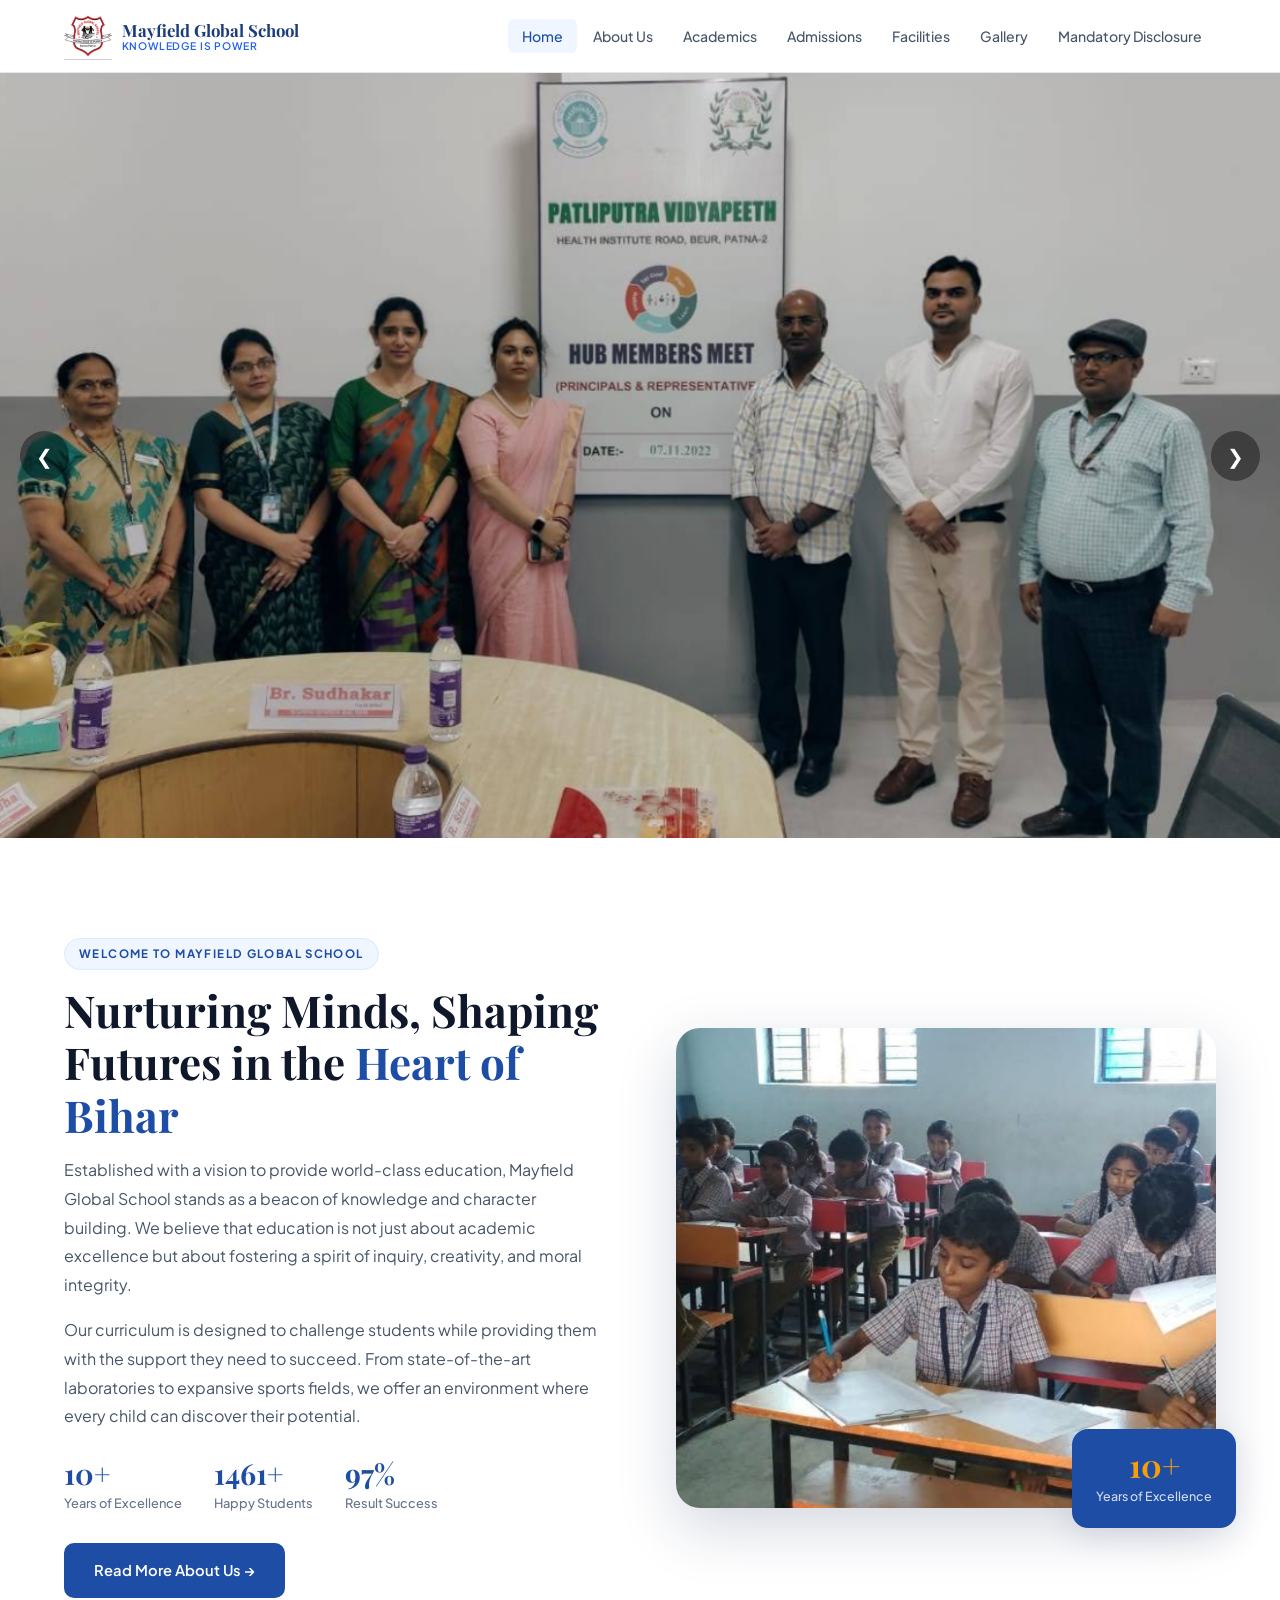
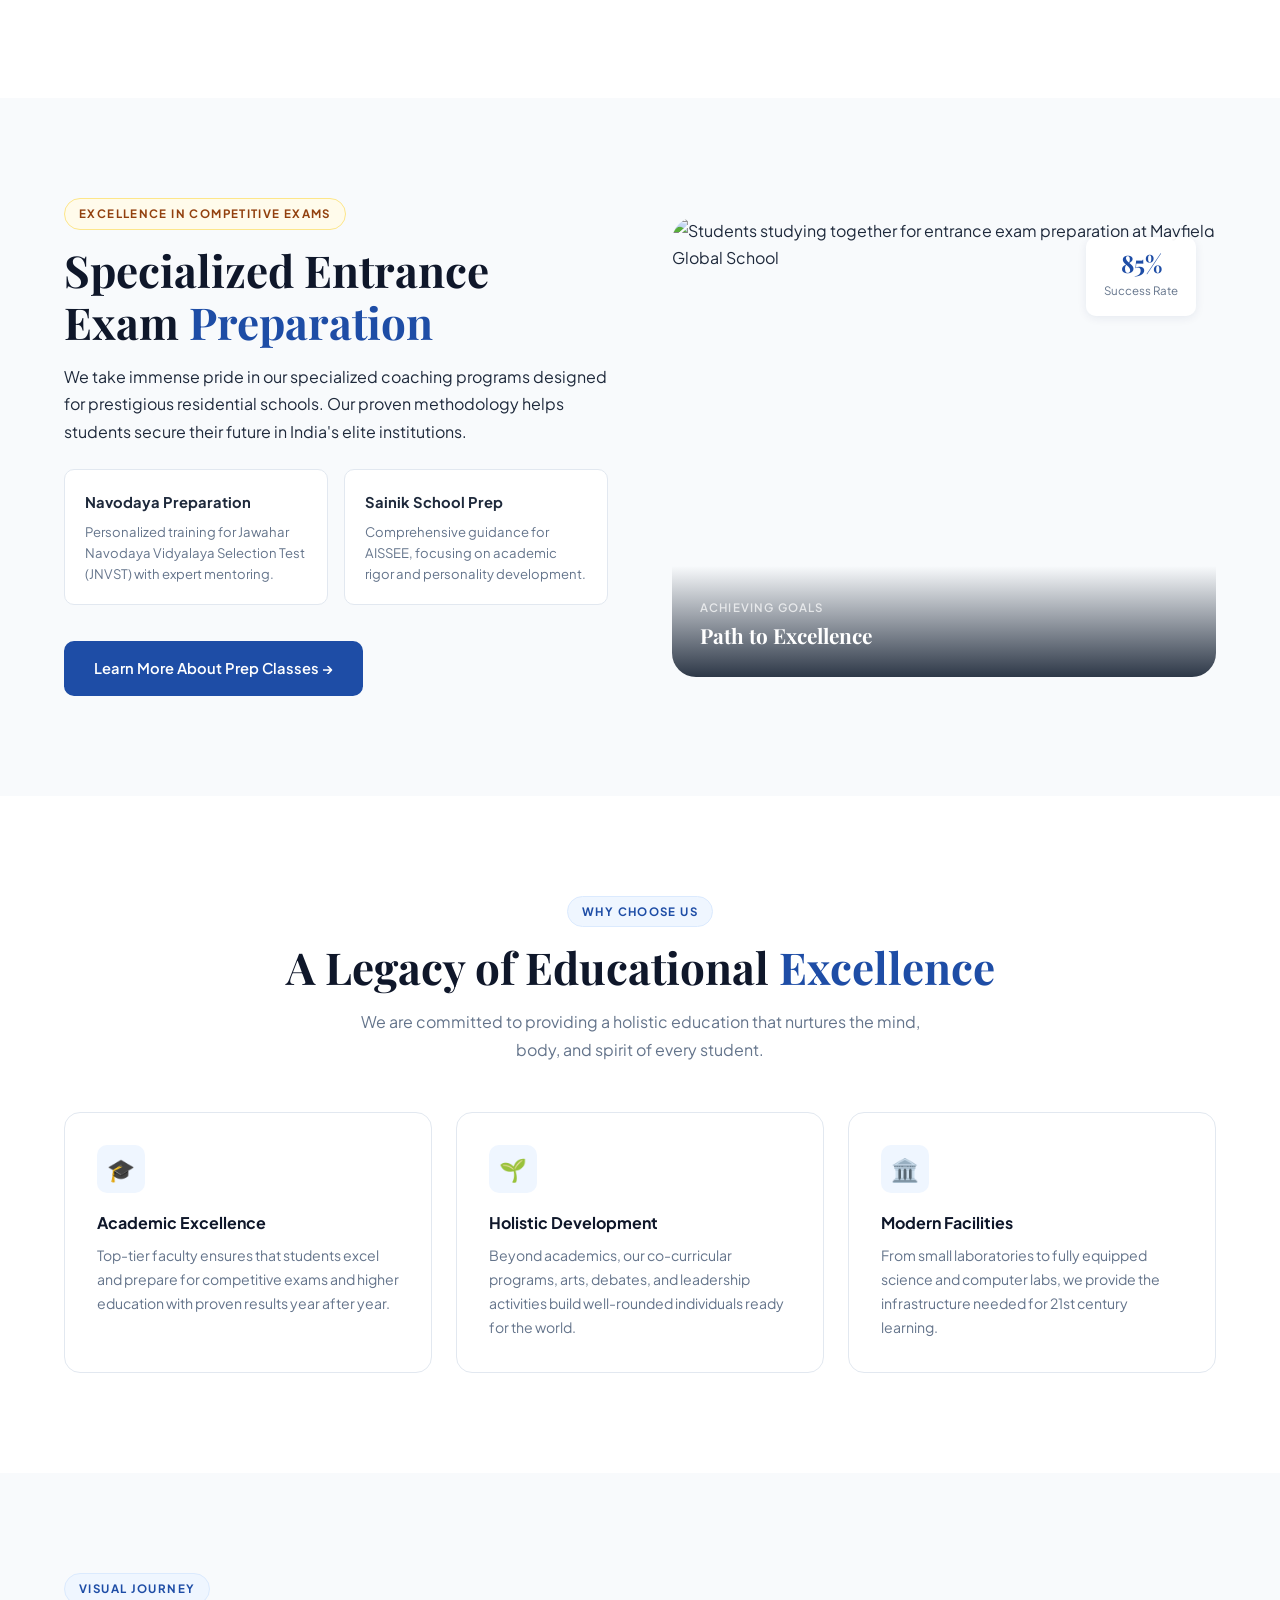
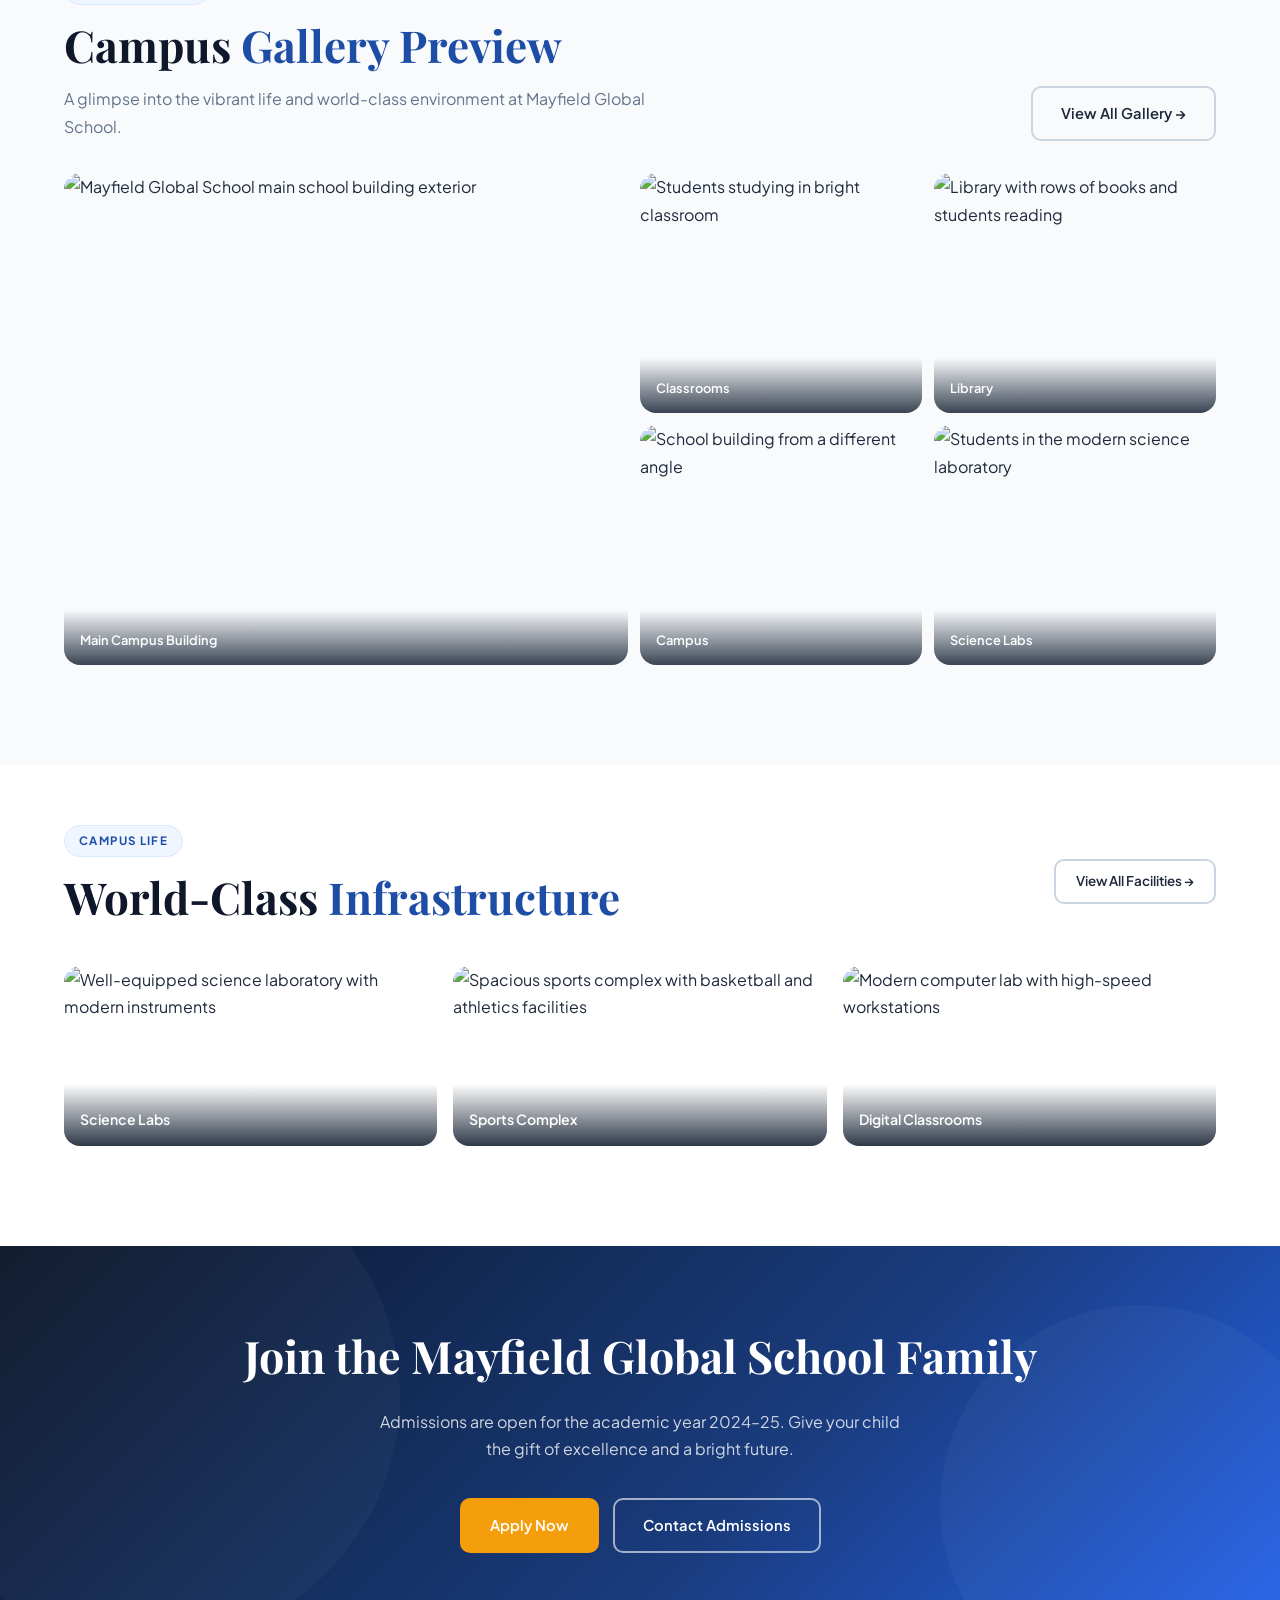
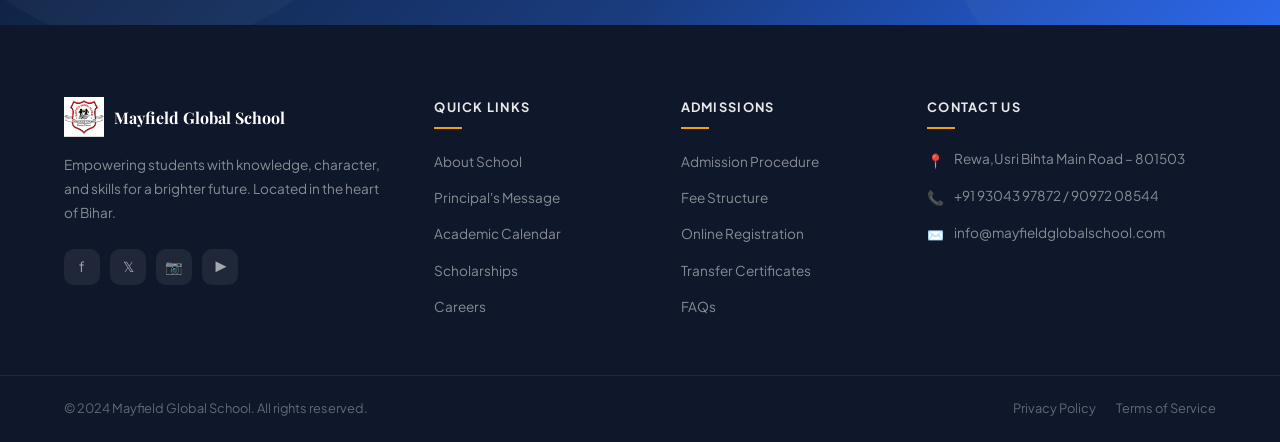
==== index.html @ 4e46cf95 "Add files via upload" ====
<!DOCTYPE html>
<html lang="en">
<head>
  <meta charset="UTF-8">
  <meta name="viewport" content="width=device-width, initial-scale=1.0">
  <meta name="description" content="Mayfield Global School, Bihar – Building Future Leaders with Discipline & Excellence since 2010. CBSE-affiliated school offering holistic education.">
  <meta name="keywords" content="Mayfield Global School, best school Bihar, CBSE school Bihar, Navodaya preparation, Sainik school coaching Bihar">
  <title>Mayfield Global School – Building Future Leaders</title>
  <link rel="stylesheet" href="style.css">
  <!-- EmailJS SDK -->
  <script src="https://cdn.jsdelivr.net/npm/@emailjs/browser@4/dist/email.min.js"></script>
</head>
<body>

<!-- ══════════════════════════════════
     NAVBAR
══════════════════════════════════ -->
<nav class="navbar" role="navigation" aria-label="Main Navigation">
  <div class="container">
    <div class="nav-inner">

      <a href="index.html" class="nav-logo" aria-label="Mayfield Global School – Home">
        <!-- Replace src with your actual school logo path, e.g. src="assets/logo.png" -->
        <img src="logo.png" alt="Mayfield Global School School Logo" width="48" height="48">
        <div class="nav-logo-text">
          <span class="name">Mayfield Global School</span>
          <span class="sub">Knowledge Is Power</span>
        </div>
      </a>

      <ul class="nav-links" role="menubar">
        <li><a href="index.html"      role="menuitem" class="active">Home</a></li>
        <li><a href="about.html"      role="menuitem">About Us</a></li>
        <li><a href="academics.html"  role="menuitem">Academics</a></li>
        <li><a href="admissions.html" role="menuitem">Admissions</a></li>
        <li><a href="facilities.html" role="menuitem">Facilities</a></li>
        <li><a href="gallery.html"    role="menuitem">Gallery</a></li>
        <li><a href="Mandatory_Public_Disclosure.pdf"    role="menuitem">Mandatory Disclosure</a></li>
        
        
      </ul>

      
      <button class="hamburger" aria-label="Toggle navigation menu" aria-expanded="false">
        <span></span><span></span><span></span>
      </button>

    </div>
  </div>
</nav>

<!-- ══════════════════════════════════
     HERO
══════════════════════════════════ -->

<header class="hero dps-hero">
  <div class="dps-slider">

    <div class="dps-slide active">
      <img src="Screenshot 2026-03-01 215322.png" alt="Slide 1">
    </div>

    <div class="dps-slide">
      <img src="Screenshot 2026-03-01 215637.png" alt="Slide 2">
    </div>

    <div class="dps-slide">
      <img src="Screenshot 2026-03-01 215727.png" alt="Slide 3">
    </div>

    <button class="dps-prev">&#10094;</button>
    <button class="dps-next">&#10095;</button>

  </div>
</header>


<!-- ══════════════════════════════════
     ABOUT STRIP
══════════════════════════════════ -->
<section class="about-strip" aria-labelledby="about-strip-heading">
  <div class="container">
    <div class="about-strip-grid">

      

      <div class="about-strip-text fade-up delay-2">
        <span class="section-tag">Welcome to Mayfield Global School</span>
        <h2 class="section-title" id="about-strip-heading">
          Nurturing Minds, Shaping<br>Futures in the <span>Heart of Bihar</span>
        </h2>
        <p class="lead">Established with a vision to provide world-class education, Mayfield Global School stands as a beacon of knowledge and character building. We believe that education is not just about academic excellence but about fostering a spirit of inquiry, creativity, and moral integrity.</p>
        <p class="lead">Our curriculum is designed to challenge students while providing them with the support they need to succeed. From state-of-the-art laboratories to expansive sports fields, we offer an environment where every child can discover their potential.</p>
        <div class="about-mini-stats" aria-label="Key school statistics">
          <div class="about-mini-stat">
            <span class="val" data-target="10" data-suffix="+">10+</span>
            <span class="lbl">Years of Excellence</span>
          </div>
          <div class="about-mini-stat">
            <span class="val" data-target="1500" data-suffix="+">1500+</span>
            <span class="lbl">Happy Students</span>
          </div>
          <div class="about-mini-stat">
            <span class="val" data-target="100" data-suffix="%">100%</span>
            <span class="lbl">Result Success</span>
          </div>
        </div>
        <a href="about.html" class="btn btn-primary">Read More About Us →</a>
      </div>
       <div class="about-strip-img fade-up">
        <img src="Screenshot 2026-03-01 215727.png"
             alt="Students reading in the classroom at Mayfield Global School"
             class="main-img" loading="lazy">
        <div class="about-strip-badge" aria-label="10+ years of excellence">
          <span class="num" data-target="10" data-suffix="+">10+</span>
          <span class="lbl">Years of Excellence</span>
        </div>
      </div>
    </div>
  </div>
</section>

<!-- ══════════════════════════════════
     ENTRANCE EXAM PREPARATION
══════════════════════════════════ -->
<section class="entrance-prep" aria-labelledby="entrance-heading">
  <div class="container">
    <div class="entrance-grid">

      <div class="fade-up">
        <span class="section-tag gold">Excellence in Competitive Exams</span>
        <h2 class="section-title" id="entrance-heading">
          Specialized Entrance<br>Exam <span>Preparation</span>
        </h2>
        <p class="lead" style="margin-bottom:20px;">We take immense pride in our specialized coaching programs designed for prestigious residential schools. Our proven methodology helps students secure their future in India's elite institutions.</p>
        <div class="prep-cards">
          <div class="prep-card">
            <h4>Navodaya Preparation</h4>
            <p>Personalized training for Jawahar Navodaya Vidyalaya Selection Test (JNVST) with expert mentoring.</p>
          </div>
          <div class="prep-card">
            <h4>Sainik School Prep</h4>
            <p>Comprehensive guidance for AISSEE, focusing on academic rigor and personality development.</p>
          </div>
        </div>
        <a href="academics.html" class="btn btn-primary" style="margin-top:12px;">Learn More About Prep Classes →</a>
      </div>

      <div class="entrance-img-wrap fade-up delay-2">
        <img src="s1.jpeg"
             alt="Students studying together for entrance exam preparation at Mayfield Global School" loading="lazy">
        <div class="entrance-img-caption">
          <div class="pre">Achieving Goals</div>
          <div class="title">Path to Excellence</div>
        </div>
        <div class="success-badge" aria-label="85% success rate in entrance exams">
          <span class="pct">85%</span>
          <span class="lbl">Success Rate</span>
        </div>
      </div>

    </div>
  </div>
</section>

<!-- ══════════════════════════════════
     LEGACY / WHY CHOOSE US
══════════════════════════════════ -->
<section class="legacy-section" aria-labelledby="legacy-heading">
  <div class="container">
    <div class="text-center fade-up">
      <span class="section-tag">Why Choose Us</span>
      <h2 class="section-title" id="legacy-heading">A Legacy of Educational <span>Excellence</span></h2>
      <p class="section-desc">We are committed to providing a holistic education that nurtures the mind, body, and spirit of every student.</p>
    </div>
    <div class="legacy-cards">
      <div class="legacy-card fade-up delay-1">
        <div class="legacy-icon" aria-hidden="true">🎓</div>
        <h4>Academic Excellence</h4>
        <p>Top-tier faculty ensures that students excel and prepare for competitive exams and higher education with proven results year after year.</p>
      </div>
      <div class="legacy-card fade-up delay-2">
        <div class="legacy-icon" aria-hidden="true">🌱</div>
        <h4>Holistic Development</h4>
        <p>Beyond academics, our co-curricular programs, arts, debates, and leadership activities build well-rounded individuals ready for the world.</p>
      </div>
      <div class="legacy-card fade-up delay-3">
        <div class="legacy-icon" aria-hidden="true">🏛️</div>
        <h4>Modern Facilities</h4>
        <p>From small laboratories to fully equipped science and computer labs, we provide the infrastructure needed for 21st century learning.</p>
      </div>
    </div>
  </div>
</section>

<!-- ══════════════════════════════════
     CAMPUS GALLERY PREVIEW
══════════════════════════════════ -->
<section class="gallery-preview" aria-labelledby="gallery-preview-heading">
  <div class="container">
    <div class="gallery-preview-header fade-up">
      <div>
        <span class="section-tag">Visual Journey</span>
        <h2 class="section-title" id="gallery-preview-heading">Campus <span>Gallery Preview</span></h2>
        <p class="section-desc">A glimpse into the vibrant life and world-class environment at Mayfield Global School.</p>
      </div>
      <a href="gallery.html" class="btn btn-outline-dark">View All Gallery →</a>
    </div>
    <div class="gallery-mosaic fade-up delay-1">
      <div class="g-item g-main">
        <img src="Screenshot 2026-02-27 181635.png"
             alt="Mayfield Global School main school building exterior" loading="lazy">
        <div class="g-label">Main Campus Building</div>
      </div>
      <div class="g-item">
        <img src="classroom.jpg"
             alt="Students studying in bright classroom" loading="lazy">
        <div class="g-label">Classrooms</div>
      </div>
      <div class="g-item">
        <img src="library.jpg"
             alt="Library with rows of books and students reading" loading="lazy">
        <div class="g-label">Library</div>
      </div>
      <div class="g-item">
        <img src="Screenshot 2026-02-27 181635.png"
             alt="School building from a different angle" loading="lazy">
        <div class="g-label">Campus</div>
      </div>
      <div class="g-item">
        <img src="science_labs.jpg"
             alt="Students in the modern science laboratory" loading="lazy">
        <div class="g-label">Science Labs</div>
      </div>
    </div>
  </div>
</section>

<!-- ══════════════════════════════════
     WORLD-CLASS INFRASTRUCTURE
══════════════════════════════════ -->
<section class="infra-preview" aria-labelledby="infra-heading">
  <div class="container">
    <div class="infra-preview-header fade-up">
      <div>
        <span class="section-tag">Campus Life</span>
        <h2 class="section-title" id="infra-heading">World-Class <span>Infrastructure</span></h2>
      </div>
      <a href="facilities.html" class="btn btn-outline-dark btn-sm">View All Facilities →</a>
    </div>
    <div class="infra-grid fade-up delay-1">
      <div class="infra-card">
        <img src="science_labs.jpg"
             alt="Well-equipped science laboratory with modern instruments" loading="lazy">
        <div class="infra-card-label">Science Labs</div>
      </div>
      <div class="infra-card">
        <img src="https://images.unsplash.com/photo-1546519638-68e109498ffc?w=600&q=80"
             alt="Spacious sports complex with basketball and athletics facilities" loading="lazy">
        <div class="infra-card-label">Sports Complex</div>
      </div>
      <div class="infra-card">
        <img src="digital_classroom.jpg"
             alt="Modern computer lab with high-speed workstations" loading="lazy">
        <div class="infra-card-label">Digital Classrooms</div>
      </div>
    </div>
  </div>
</section>

<!-- ══════════════════════════════════
     CTA BANNER
══════════════════════════════════ -->
<section class="cta-banner" aria-labelledby="cta-heading">
  <div class="container">
    <div class="cta-banner-content fade-up">
      <h2 id="cta-heading">Join the Mayfield Global School Family</h2>
      <p>Admissions are open for the academic year 2024–25. Give your child the gift of excellence and a bright future.</p>
      <div class="cta-banner-btns">
        <a href="admissions.html" class="btn btn-gold">Apply Now</a>
        <a href="contact.html"    class="btn btn-outline">Contact Admissions</a>
      </div>
    </div>
  </div>
</section>

<!-- ══════════════════════════════════
     FOOTER
══════════════════════════════════ -->
<footer class="footer" aria-label="Site Footer">
  <div class="container">
    <div class="footer-grid">

      <div class="footer-brand">
        <div class="footer-brand-logo">
          <!-- Replace src with your actual school logo path -->
          <img src="logo.png" alt="Mayfield Global School Logo" width="40" height="40">
          <span class="fn">Mayfield Global School</span>
        </div>
        <p class="footer-desc">Empowering students with knowledge, character, and skills for a brighter future. Located in the heart of Bihar.</p>
        <div class="social-row" aria-label="Social media links">
          <a href="#" class="social-btn" aria-label="Facebook">f</a>
          <a href="#" class="social-btn" aria-label="Twitter">𝕏</a>
          <a href="#" class="social-btn" aria-label="Instagram">📷</a>
          <a href="https://www.youtube.com/?gl=IN" class="social-btn" aria-label="YouTube">▶</a>
        </div>
      </div>

      <div>
        <h4 class="footer-heading">Quick Links</h4>
        <ul class="footer-links-list">
          <li><a href="about.html">About School</a></li>
          <li><a href="about.html#principal">Principal's Message</a></li>
          <li><a href="academics.html">Academic Calendar</a></li>
          <li><a href="admissions.html">Scholarships</a></li>
          <li><a href="contact.html">Careers</a></li>
        </ul>
      </div>

      <div>
        <h4 class="footer-heading">Admissions</h4>
        <ul class="footer-links-list">
          <li><a href="admissions.html">Admission Procedure</a></li>
          <li><a href="admissions.html#fees">Fee Structure</a></li>
          <li><a href="admissions.html">Online Registration</a></li>
          <li><a href="admissions.html">Transfer Certificates</a></li>
          <li><a href="admissions.html">FAQs</a></li>
        </ul>
      </div>

      <div>
        <h4 class="footer-heading">Contact Us</h4>
        <div class="footer-contact-item">
          <span>📍</span>
          <span>Rewa,Usri Bihta Main Road – 801503</span>
        </div>
        <div class="footer-contact-item">
          <span>📞</span>
          <a href="tel:9304397872, 9097208544" style="color:inherit;">+91 93043 97872 / 90972 08544</a>
        </div>
        <div class="footer-contact-item">
          <span>✉️</span>
          <a href="mailto:info@mayfieldglobalschool.com" style="color:inherit;">info@mayfieldglobalschool.com</a>
        </div>
      </div>

    </div>
  </div>
  <div class="footer-bottom">
    <div class="container">
      <div class="footer-bottom-inner">
        <p>© 2024 Mayfield Global School. All rights reserved.</p>
        <div class="footer-bottom-links">
          <a href="#">Privacy Policy</a>
          <a href="#">Terms of Service</a>
        </div>
      </div>
    </div>
  </div>
</footer>

<div id="globalToast" class="toast" role="alert" aria-live="polite"></div>
<script src="script.js"></script>
</body>
</html>
---- style.css ----
/* =====================================================
   MAYFIELD GLOBAL SCHOOL — MASTER STYLESHEET
   ===================================================== */

@import url('https://fonts.googleapis.com/css2?family=Playfair+Display:ital,wght@0,400;0,600;0,700;0,800;1,400&family=Plus+Jakarta+Sans:wght@300;400;500;600;700;800&display=swap');

/* ─── CSS VARIABLES ─── */
:root {
  --blue-950: #0a1628;
  --blue-900: #0f2554;
  --blue-800: #1a3c7e;
  --blue-700: #1e4da6;
  --blue-600: #2563eb;
  --blue-500: #3b82f6;
  --blue-100: #dbeafe;
  --blue-50:  #eff6ff;
  --gold:     #f59e0b;
  --gold-light: #fcd34d;
  --white:    #ffffff;
  --gray-50:  #f8fafc;
  --gray-100: #f1f5f9;
  --gray-200: #e2e8f0;
  --gray-300: #cbd5e1;
  --gray-400: #94a3b8;
  --gray-500: #64748b;
  --gray-600: #475569;
  --gray-700: #334155;
  --gray-800: #1e293b;
  --gray-900: #0f172a;
  --green:    #10b981;
  --red:      #ef4444;

  --font-display: 'Playfair Display', serif;
  --font-body:    'Plus Jakarta Sans', sans-serif;

  --radius-sm:  6px;
  --radius:     10px;
  --radius-lg:  16px;
  --radius-xl:  24px;
  --radius-full: 9999px;

  --shadow-xs:  0 1px 3px rgba(0,0,0,.06);
  --shadow-sm:  0 2px 10px rgba(15,37,84,.08);
  --shadow-md:  0 8px 32px rgba(15,37,84,.12);
  --shadow-lg:  0 20px 60px rgba(15,37,84,.18);
  --shadow-xl:  0 32px 80px rgba(15,37,84,.24);

  --transition: .3s cubic-bezier(.4,0,.2,1);
  --section-py: 100px;
}

/* ─── RESET ─── */
*, *::before, *::after { margin:0; padding:0; box-sizing:border-box; }
html { scroll-behavior:smooth; font-size:16px; }
body { font-family:var(--font-body); color:var(--gray-800); background:var(--white); line-height:1.7; overflow-x:hidden; }
img  { max-width:100%; height:auto; display:block; }
a    { text-decoration:none; color:inherit; transition:var(--transition); }
ul   { list-style:none; }
button { cursor:pointer; border:none; background:none; font-family:inherit; }

/* ─── LAYOUT ─── */
.container { width:100%; max-width:1200px; margin:0 auto; padding:0 24px; }

/* ─── TYPOGRAPHY ─── */
.section-tag {
  display:inline-flex; align-items:center; gap:6px;
  font-size:.72rem; font-weight:700; letter-spacing:.12em; text-transform:uppercase;
  color:var(--blue-700); background:var(--blue-50); border:1px solid var(--blue-100);
  padding:5px 14px; border-radius:var(--radius-full); margin-bottom:14px;
}
.section-tag.gold { color:#92400e; background:#fffbeb; border-color:#fde68a; }
.section-tag.white { color:rgba(255,255,255,.9); background:rgba(255,255,255,.1); border-color:rgba(255,255,255,.2); }

.section-title {
  font-family:var(--font-display);
  font-size:clamp(1.75rem,4vw,2.75rem);
  font-weight:700; line-height:1.2; color:var(--gray-900); margin-bottom:14px;
}
.section-title span, .section-title .accent { color:var(--blue-700); }
.section-title .gold { color:var(--gold); }

.section-desc {
  font-size:1rem; color:var(--gray-500); max-width:600px; line-height:1.75;
}
.text-center { text-align:center; }
.text-center .section-desc { margin:0 auto; }

/* ─── BUTTONS ─── */
.btn {
  display:inline-flex; align-items:center; justify-content:center; gap:8px;
  padding:13px 28px; border-radius:var(--radius); font-size:.92rem; font-weight:600;
  transition:var(--transition); border:2px solid transparent; white-space:nowrap;
}
.btn-primary   { background:var(--blue-700); color:var(--white); border-color:var(--blue-700); }
.btn-primary:hover { background:var(--blue-900); border-color:var(--blue-900); transform:translateY(-2px); box-shadow:var(--shadow-md); color:var(--white); }
.btn-gold      { background:var(--gold); color:var(--white); border-color:var(--gold); }
.btn-gold:hover { background:#d97706; border-color:#d97706; transform:translateY(-2px); box-shadow:0 8px 24px rgba(245,158,11,.35); color:var(--white); }
.btn-outline   { background:transparent; color:var(--white); border-color:rgba(255,255,255,.6); }
.btn-outline:hover { background:rgba(255,255,255,.15); border-color:var(--white); color:var(--white); }
.btn-outline-dark { background:transparent; color:var(--gray-800); border-color:var(--gray-300); }
.btn-outline-dark:hover { background:var(--gray-100); border-color:var(--gray-400); color:var(--gray-800); }
.btn-outline-blue { background:transparent; color:var(--blue-700); border-color:var(--blue-700); }
.btn-outline-blue:hover { background:var(--blue-700); color:var(--white); }
.btn svg { width:16px; height:16px; }
.btn-sm { padding:9px 20px; font-size:.84rem; }
.btn-lg { padding:16px 36px; font-size:1rem; }

/* ─── NAVBAR ─── */
.navbar {
  position:sticky; top:0; z-index:1000;
  background:rgba(255,255,255,.97); backdrop-filter:blur(12px);
  border-bottom:1px solid var(--gray-200);
  transition:var(--transition);
}
.navbar.scrolled { box-shadow:var(--shadow-md); }
.nav-inner {
  display:flex; align-items:center; justify-content:space-between;
  height:72px;
}
.nav-logo { display:flex; align-items:center; gap:10px; }
.nav-logo img { height:48px; width:auto; }
.nav-logo-text { display:flex; flex-direction:column; line-height:1.2; }
.nav-logo-text .name { font-family:var(--font-display); font-size:1.05rem; font-weight:700; color:var(--blue-800); }
.nav-logo-text .sub  { font-size:.65rem; font-weight:600; color:var(--blue-600); letter-spacing:.08em; text-transform:uppercase; }

.nav-links { display:flex; align-items:center; gap:2px; }
.nav-links a {
  padding:8px 14px; border-radius:var(--radius-sm);
  font-size:.88rem; font-weight:500; color:var(--gray-600);
  transition:var(--transition);
}
.nav-links a:hover, .nav-links a.active { color:var(--blue-700); background:var(--blue-50); }

.nav-search {
  display:flex; align-items:center; gap:8px;
  background:var(--gray-100); border:1px solid var(--gray-200);
  border-radius:var(--radius-full); padding:7px 14px;
}
.nav-search input {
  border:none; background:none; font-family:var(--font-body);
  font-size:.84rem; color:var(--gray-700); outline:none; width:140px;
}
.nav-search input::placeholder { color:var(--gray-400); }
.nav-search-icon { color:var(--gray-400); font-size:.9rem; }

.hamburger {
  display:none; flex-direction:column; gap:5px;
  padding:8px; border-radius:var(--radius); 
}
.hamburger span { display:block; width:22px; height:2px; background:var(--gray-700); border-radius:2px; transition:var(--transition); }
.hamburger.open span:nth-child(1) { transform:translateY(7px) rotate(45deg); }
.hamburger.open span:nth-child(2) { opacity:0; }
.hamburger.open span:nth-child(3) { transform:translateY(-7px) rotate(-45deg); }

/* ─── PAGE HERO (inner pages) ─── */
.page-hero {
  position:relative; overflow:hidden;
  background:linear-gradient(135deg, var(--blue-950) 0%, var(--blue-800) 60%, var(--blue-700) 100%);
}
.page-hero-img {
  position:absolute; inset:0; z-index:0;
}
.page-hero-img img { width:100%; height:100%; object-fit:cover; opacity:.18; }
.page-hero-overlay {
  position:absolute; inset:0; z-index:1;
  background:linear-gradient(135deg, rgba(10,22,40,.92) 0%, rgba(26,60,126,.75) 100%);
}
.page-hero-content {
  position:relative; z-index:2; padding:80px 0;
  color:var(--white);
}
.page-hero-content h1 {
  font-family:var(--font-display);
  font-size:clamp(2rem,5vw,3.5rem);
  font-weight:800; line-height:1.15; margin-bottom:16px;
}
.page-hero-content h1 .gold { color:var(--gold); }
.page-hero-content p { font-size:1.05rem; color:rgba(255,255,255,.8); max-width:600px; margin-bottom:24px; }
.breadcrumb {
  display:flex; align-items:center; gap:8px;
  font-size:.82rem; color:rgba(255,255,255,.65);
}
.breadcrumb a { color:var(--gold); }
.breadcrumb a:hover { text-decoration:underline; }
.breadcrumb span { color:rgba(255,255,255,.4); }

/* ─── HERO (homepage) ─── */
.hero {
  position:relative; min-height:90vh; display:flex; align-items:center;
  overflow:hidden;
}
.hero-bg-img { position:absolute; inset:0; z-index:0; }
.hero-bg-img img { width:100%; height:100%; object-fit:cover; }
.hero-overlay {
  position:absolute; inset:0; z-index:1;
  background:linear-gradient(135deg, rgba(10,22,40,.92) 0%, rgba(15,37,84,.82) 50%, rgba(26,60,126,.65) 100%);
}
.hero-content { position:relative; z-index:2; color:var(--white); max-width:700px; }
.hero-eyebrow {
  display:inline-flex; align-items:center; gap:8px;
  font-size:.78rem; font-weight:700; letter-spacing:.15em; text-transform:uppercase;
  color:var(--gold); margin-bottom:20px;
}
.hero-eyebrow::before { content:''; width:24px; height:2px; background:var(--gold); }
.hero h1 {
  font-family:var(--font-display);
  font-size:clamp(2.4rem,5.5vw,4rem); font-weight:800; line-height:1.12;
  margin-bottom:20px;
}
.hero h1 .accent { color:var(--gold); font-style:italic; }
.hero p { font-size:1.05rem; color:rgba(255,255,255,.82); max-width:540px; margin-bottom:36px; line-height:1.8; }
.hero-actions { display:flex; gap:14px; flex-wrap:wrap; }
.hero-scroll {
  position:absolute; bottom:36px; left:50%; transform:translateX(-50%); z-index:2;
  display:flex; flex-direction:column; align-items:center; gap:8px;
  color:rgba(255,255,255,.5); font-size:.72rem; letter-spacing:.1em; text-transform:uppercase;
}
.hero-scroll-line { width:1px; height:40px; background:rgba(255,255,255,.3); animation:scrollPulse 2s ease infinite; }
@keyframes scrollPulse { 0%,100%{opacity:.3;transform:scaleY(1)} 50%{opacity:1;transform:scaleY(1.4)} }

/* ─── ABOUT STRIP (homepage) ─── */
.about-strip { padding:var(--section-py) 0; }
.about-strip-grid { display:grid; grid-template-columns:1fr 1fr; gap:72px; align-items:center; }
.about-strip-img { position:relative; }
.about-strip-img .main-img { width:100%; height:480px; object-fit:cover; border-radius:var(--radius-xl); box-shadow:var(--shadow-lg); }
.about-strip-badge {
  position:absolute; bottom:-20px; right:-20px;
  background:var(--blue-700); color:var(--white);
  border-radius:var(--radius-lg); padding:20px 24px; text-align:center;
  box-shadow:var(--shadow-md);
}
.about-strip-badge .num { font-family:var(--font-display); font-size:2rem; font-weight:700; color:var(--gold); display:block; line-height:1; }
.about-strip-badge .lbl { font-size:.78rem; color:rgba(255,255,255,.8); font-weight:500; }
.about-strip-text .lead { font-size:1rem; color:var(--gray-600); line-height:1.8; margin-bottom:16px; }
.about-mini-stats { display:flex; gap:32px; margin:28px 0; }
.about-mini-stat .val { font-family:var(--font-display); font-size:1.8rem; font-weight:700; color:var(--blue-700); display:block; line-height:1; }
.about-mini-stat .lbl { font-size:.8rem; color:var(--gray-500); font-weight:500; }

/* ─── ENTRANCE PREP (homepage) ─── */
.entrance-prep { padding:var(--section-py) 0; background:var(--gray-50); }
.entrance-grid { display:grid; grid-template-columns:1fr 1fr; gap:64px; align-items:center; }
.entrance-img-wrap { position:relative; border-radius:var(--radius-xl); overflow:hidden; }
.entrance-img-wrap img { width:100%; height:460px; object-fit:cover; }
.entrance-img-caption {
  position:absolute; bottom:0; left:0; right:0;
  background:linear-gradient(transparent, rgba(10,22,40,.85));
  padding:32px 28px 24px;
  color:var(--white);
}
.entrance-img-caption .pre { font-size:.72rem; font-weight:600; letter-spacing:.1em; text-transform:uppercase; color:rgba(255,255,255,.7); }
.entrance-img-caption .title { font-family:var(--font-display); font-size:1.3rem; font-weight:700; }
.success-badge {
  position:absolute; top:20px; right:20px;
  background:rgba(255,255,255,.95); border-radius:var(--radius);
  padding:14px 18px; text-align:center; box-shadow:var(--shadow-sm);
}
.success-badge .pct { font-family:var(--font-display); font-size:1.5rem; font-weight:700; color:var(--blue-700); display:block; line-height:1; }
.success-badge .lbl { font-size:.72rem; color:var(--gray-500); }
.prep-cards { display:grid; grid-template-columns:1fr 1fr; gap:16px; margin:24px 0; }
.prep-card {
  padding:20px; border-radius:var(--radius); border:1px solid var(--gray-200);
  background:var(--white); transition:var(--transition);
}
.prep-card:hover { border-color:var(--blue-200, #bfdbfe); box-shadow:var(--shadow-sm); transform:translateY(-2px); }
.prep-card h4 { font-size:.92rem; font-weight:700; color:var(--gray-800); margin-bottom:6px; }
.prep-card p { font-size:.82rem; color:var(--gray-500); line-height:1.6; }
.check-list { display:flex; flex-direction:column; gap:10px; margin:20px 0; }
.check-list li {
  display:flex; align-items:center; gap:10px;
  font-size:.9rem; color:var(--gray-700);
}
.check-list li::before { content:'✓'; width:20px; height:20px; background:var(--blue-600); color:var(--white); border-radius:50%; display:flex; align-items:center; justify-content:center; font-size:.7rem; font-weight:700; flex-shrink:0; }

/* ─── LEGACY / WHY CHOOSE US ─── */
.legacy-section { padding:var(--section-py) 0; }
.legacy-cards { display:grid; grid-template-columns:repeat(3,1fr); gap:24px; margin-top:48px; }
.legacy-card {
  padding:32px; border-radius:var(--radius-lg); background:var(--white);
  border:1px solid var(--gray-200); transition:var(--transition);
}
.legacy-card:hover { box-shadow:var(--shadow-md); border-color:var(--blue-100); transform:translateY(-4px); }
.legacy-icon { width:48px; height:48px; border-radius:var(--radius); background:var(--blue-50); display:flex; align-items:center; justify-content:center; font-size:1.4rem; margin-bottom:16px; }
.legacy-card h4 { font-size:1rem; font-weight:700; color:var(--gray-900); margin-bottom:8px; }
.legacy-card p { font-size:.88rem; color:var(--gray-500); line-height:1.7; }

/* ─── GALLERY PREVIEW (homepage) ─── */
.gallery-preview { padding:var(--section-py) 0; background:var(--gray-50); }
.gallery-preview-header { display:flex; justify-content:space-between; align-items:flex-end; margin-bottom:32px; }
.gallery-mosaic { display:grid; grid-template-columns:2fr 1fr 1fr; grid-template-rows:240px 240px; gap:12px; }
.gallery-mosaic .g-item { border-radius:var(--radius-lg); overflow:hidden; position:relative; }
.gallery-mosaic .g-item img { width:100%; height:100%; object-fit:cover; transition:var(--transition); }
.gallery-mosaic .g-item:hover img { transform:scale(1.05); }
.gallery-mosaic .g-main { grid-row:1/3; }
.g-label {
  position:absolute; bottom:0; left:0; right:0;
  background:linear-gradient(transparent, rgba(10,22,40,.8));
  padding:20px 16px 14px;
  color:var(--white); font-size:.8rem; font-weight:600;
}

/* ─── INFRASTRUCTURE PREVIEW ─── */
.infra-preview { padding:60px 0 var(--section-py); }
.infra-preview-header { display:flex; justify-content:space-between; align-items:center; margin-bottom:28px; }
.infra-grid { display:grid; grid-template-columns:repeat(3,1fr); gap:16px; }
.infra-card { position:relative; border-radius:var(--radius-lg); overflow:hidden; cursor:pointer; }
.infra-card img { width:100%; height:180px; object-fit:cover; transition:var(--transition); }
.infra-card:hover img { transform:scale(1.06); }
.infra-card-label {
  position:absolute; bottom:0; left:0; right:0;
  background:linear-gradient(transparent, rgba(10,22,40,.85));
  padding:24px 16px 14px;
  color:var(--white); font-size:.88rem; font-weight:600;
}

/* ─── CTA BANNER ─── */
.cta-banner {
  padding:72px 0;
  background:linear-gradient(135deg, var(--blue-950) 0%, var(--blue-800) 60%, var(--blue-600) 100%);
  text-align:center; position:relative; overflow:hidden;
}
.cta-banner::before {
  content:''; position:absolute; top:-100px; left:-100px;
  width:500px; height:500px; background:rgba(255,255,255,.03); border-radius:50%;
}
.cta-banner::after {
  content:''; position:absolute; bottom:-80px; right:-60px;
  width:400px; height:400px; background:rgba(255,255,255,.03); border-radius:50%;
}
.cta-banner-content { position:relative; z-index:1; color:var(--white); }
.cta-banner h2 { font-family:var(--font-display); font-size:clamp(1.8rem,4vw,2.8rem); font-weight:700; margin-bottom:14px; }
.cta-banner p { font-size:1rem; color:rgba(255,255,255,.8); max-width:520px; margin:0 auto 36px; }
.cta-banner-btns { display:flex; gap:14px; justify-content:center; flex-wrap:wrap; }

/* ─── STATS BAR ─── */
.stats-bar { background:var(--blue-800); padding:60px 0; }
.stats-bar-grid { display:grid; grid-template-columns:repeat(4,1fr); gap:24px; }
.stat-block { text-align:center; color:var(--white); padding:20px; border-radius:var(--radius-lg); background:rgba(255,255,255,.07); border:1px solid rgba(255,255,255,.1); }
.stat-block .n { font-family:var(--font-display); font-size:2.6rem; font-weight:700; color:var(--gold); display:block; line-height:1; }
.stat-block .l { font-size:.85rem; color:rgba(255,255,255,.75); margin-top:6px; }

/* ───────────────────────────
   ABOUT PAGE
   ─────────────────────────── */
.about-intro { padding:var(--section-py) 0; }
.about-intro-grid { display:grid; grid-template-columns:1fr 1.2fr; gap:64px; align-items:center; }
.about-intro-img-wrap { position:relative; }
.about-intro-img-wrap .main-img { width:100%; height:460px; object-fit:cover; border-radius:var(--radius-xl); box-shadow:var(--shadow-lg); }
.about-intro-img-wrap .img-badge {
  position:absolute; bottom:20px; left:20px;
  background:rgba(15,37,84,.9); backdrop-filter:blur(8px);
  color:var(--white); border-radius:var(--radius); padding:12px 16px;
}
.about-intro-img-wrap .img-badge .loc { font-size:.8rem; color:rgba(255,255,255,.7); }
.about-intro-img-wrap .img-badge .est { font-family:var(--font-display); font-size:1rem; font-weight:700; }
.about-stats-row { display:flex; gap:32px; margin:28px 0; }
.about-stat-item .v { font-family:var(--font-display); font-size:1.8rem; font-weight:700; color:var(--blue-700); display:block; line-height:1; }
.about-stat-item .l { font-size:.78rem; color:var(--gray-500); font-weight:500; }

.vision-mission-section { padding:var(--section-py) 0; background:var(--gray-50); }
.vm-cards { display:grid; grid-template-columns:repeat(3,1fr); gap:24px; margin-top:48px; }
.vm-card {
  background:var(--white); border-radius:var(--radius-lg); padding:36px;
  border-top:4px solid var(--blue-600); box-shadow:var(--shadow-xs); transition:var(--transition);
}
.vm-card:hover { box-shadow:var(--shadow-md); transform:translateY(-4px); }
.vm-card-icon { font-size:2rem; margin-bottom:16px; display:block; }
.vm-card h3 { font-family:var(--font-display); font-size:1.2rem; font-weight:700; color:var(--gray-900); margin-bottom:12px; }
.vm-card p { font-size:.88rem; color:var(--gray-500); line-height:1.75; }

.principal-section { padding:var(--section-py) 0; }
.principal-img-full {
  width:100%; height:480px; object-fit:cover; object-position:top center;
  border-radius:var(--radius-xl); margin-bottom:40px;
  box-shadow:var(--shadow-lg);
}
.signature-wrap { display:flex; justify-content:flex-end; margin-top:24px; }
.signature-card { background:var(--gray-50); border-radius:var(--radius); padding:16px 24px; border:1px solid var(--gray-200); }
.signature-card .name { font-family:var(--font-display); font-size:1.1rem; font-weight:700; color:var(--blue-700); }
.signature-card .title { font-size:.8rem; color:var(--gray-500); }

.campus-infra { padding:var(--section-py) 0; background:var(--gray-50); }
.campus-infra-header { display:flex; justify-content:space-between; align-items:center; margin-bottom:28px; }
.campus-mosaic { display:grid; grid-template-columns:1.6fr 1fr 1fr; grid-template-rows:280px 220px; gap:12px; }
.campus-mosaic .c-item { border-radius:var(--radius-lg); overflow:hidden; position:relative; }
.campus-mosaic .c-item img { width:100%; height:100%; object-fit:cover; transition:var(--transition); }
.campus-mosaic .c-item:hover img { transform:scale(1.04); }
.campus-mosaic .c-main { grid-row:1/3; }
.c-label {
  position:absolute; bottom:0; left:0; right:0;
  background:linear-gradient(transparent, rgba(10,22,40,.8));
  padding:20px 14px 12px; color:var(--white);
}
.c-label .cn { font-size:.88rem; font-weight:700; }
.c-label .cd { font-size:.72rem; color:rgba(255,255,255,.7); }

/* ───────────────────────────
   ACADEMICS PAGE
   ─────────────────────────── */
.academics-hero-section { padding:var(--section-py) 0; }
.regular-edu { padding:var(--section-py) 0; background:var(--gray-50); }
.edu-level-cards { display:grid; grid-template-columns:repeat(3,1fr); gap:20px; margin-top:40px; }
.edu-card {
  padding:28px; border-radius:var(--radius-lg); background:var(--white);
  border:1px solid var(--gray-200); transition:var(--transition);
}
.edu-card:hover { box-shadow:var(--shadow-md); border-color:var(--blue-200, #bfdbfe); transform:translateY(-4px); }
.edu-card-icon { width:44px; height:44px; background:var(--blue-50); border-radius:var(--radius); display:flex; align-items:center; justify-content:center; font-size:1.3rem; margin-bottom:16px; }
.edu-card h3 { font-size:1rem; font-weight:700; color:var(--gray-900); margin-bottom:8px; }
.edu-card p { font-size:.85rem; color:var(--gray-500); line-height:1.7; }

.special-prep { padding:var(--section-py) 0; }
.special-prep-grid { display:grid; grid-template-columns:1fr 1.2fr; gap:64px; align-items:center; }
.special-prep-img { position:relative; border-radius:var(--radius-xl); overflow:hidden; }
.special-prep-img img { width:100%; height:420px; object-fit:cover; }
.special-prep-caption {
  position:absolute; bottom:0; left:0; right:0;
  background:linear-gradient(transparent, rgba(10,22,40,.85));
  padding:32px 24px 20px; color:var(--white);
}
.special-prep-caption .pre { font-size:.7rem; font-weight:600; letter-spacing:.1em; text-transform:uppercase; color:rgba(255,255,255,.7); }
.special-prep-caption .tit { font-family:var(--font-display); font-size:1.2rem; font-weight:700; }

.learning-approach { padding:var(--section-py) 0; background:var(--gray-50); }
.approach-steps { display:grid; grid-template-columns:repeat(4,1fr); gap:20px; margin-top:48px; position:relative; }
.approach-steps::before {
  content:''; position:absolute; top:36px; left:10%; right:10%;
  height:2px; background:linear-gradient(to right, var(--blue-600), var(--blue-400));
  z-index:0;
}
.approach-step { text-align:center; position:relative; z-index:1; }
.step-circle {
  width:72px; height:72px; border-radius:50%;
  background:var(--blue-700); color:var(--white);
  display:flex; align-items:center; justify-content:center;
  font-size:1.5rem; margin:0 auto 16px;
  border:4px solid var(--white); box-shadow:0 0 0 2px var(--blue-600);
  transition:var(--transition);
}
.approach-step:hover .step-circle { background:var(--gold); box-shadow:0 0 0 2px var(--gold); }
.approach-step h4 { font-size:.92rem; font-weight:700; color:var(--gray-900); margin-bottom:4px; }
.approach-step .months { font-size:.75rem; color:var(--blue-600); font-weight:600; }
.approach-step p { font-size:.8rem; color:var(--gray-500); margin-top:8px; }

.teachers-section { padding:var(--section-py) 0; }
.teachers-header { display:flex; justify-content:space-between; align-items:center; margin-bottom:36px; }
.teachers-grid { display:grid; grid-template-columns:repeat(4,1fr); gap:20px; }
.teacher-card {
  background:var(--white); border-radius:var(--radius-lg);
  border:1px solid var(--gray-200); overflow:hidden; transition:var(--transition);
}
.teacher-card:hover { box-shadow:var(--shadow-md); transform:translateY(-4px); }
.teacher-img { width:100%; height:200px; object-fit:cover; object-position:top; }
.teacher-info { padding:18px; }
.teacher-name { font-size:.92rem; font-weight:700; color:var(--gray-900); margin-bottom:2px; }
.teacher-dept { font-size:.78rem; color:var(--blue-600); font-weight:600; margin-bottom:8px; }
.teacher-meta { font-size:.75rem; color:var(--gray-500); line-height:1.6; }

/* ───────────────────────────
   FACILITIES PAGE
   ─────────────────────────── */
.facilities-infra { padding:var(--section-py) 0; }
.facilities-cards { display:grid; grid-template-columns:repeat(3,1fr); gap:20px; margin-top:40px; }
.facility-feature-card {
  padding:28px; border-radius:var(--radius-lg); background:var(--white);
  border:1px solid var(--gray-200); transition:var(--transition);
}
.facility-feature-card:hover { box-shadow:var(--shadow-md); border-color:var(--blue-100); transform:translateY(-4px); }
.ff-icon { width:44px; height:44px; border-radius:var(--radius); background:var(--blue-50); color:var(--blue-700); display:flex; align-items:center; justify-content:center; font-size:1.3rem; margin-bottom:16px; }
.facility-feature-card h3 { font-size:.95rem; font-weight:700; color:var(--gray-900); margin-bottom:8px; }
.facility-feature-card p { font-size:.84rem; color:var(--gray-500); line-height:1.7; }

.academic-support { padding:var(--section-py) 0; background:var(--gray-50); }
.academic-support-grid { display:grid; grid-template-columns:repeat(3,1fr); gap:24px; margin-top:40px; }
.acad-support-card { background:var(--white); border-radius:var(--radius-lg); overflow:hidden; transition:var(--transition); border:1px solid var(--gray-200); }
.acad-support-card:hover { box-shadow:var(--shadow-md); transform:translateY(-4px); }
.acad-support-img { width:100%; height:200px; object-fit:cover; }
.acad-support-body { padding:20px; }
.acad-support-tag { font-size:.68rem; font-weight:700; letter-spacing:.1em; text-transform:uppercase; color:var(--blue-600); margin-bottom:6px; }
.acad-support-body h3 { font-size:.95rem; font-weight:700; color:var(--gray-900); margin-bottom:6px; }
.acad-support-body p { font-size:.82rem; color:var(--gray-500); line-height:1.65; }

/* ───────────────────────────
   GALLERY PAGE
   ─────────────────────────── */
.gallery-filter { display:flex; gap:8px; margin-bottom:36px; flex-wrap:wrap; }
.filter-btn {
  padding:8px 20px; border-radius:var(--radius-full);
  font-size:.84rem; font-weight:600; color:var(--gray-600);
  border:1px solid var(--gray-300); background:var(--white);
  cursor:pointer; transition:var(--transition);
}
.filter-btn.active, .filter-btn:hover { background:var(--blue-700); color:var(--white); border-color:var(--blue-700); }

.gallery-masonry { columns:3; gap:16px; }
.gallery-item { break-inside:avoid; margin-bottom:16px; border-radius:var(--radius-lg); overflow:hidden; cursor:pointer; position:relative; }
.gallery-item img { width:100%; display:block; transition:var(--transition); }
.gallery-item:hover img { transform:scale(1.04); }
.gallery-item-overlay {
  position:absolute; inset:0;
  background:rgba(10,22,40,.6);
  display:flex; align-items:center; justify-content:center;
  opacity:0; transition:var(--transition);
}
.gallery-item:hover .gallery-item-overlay { opacity:1; }
.gallery-item-overlay span { color:var(--white); font-size:1.8rem; }

.load-more-wrap { text-align:center; margin-top:40px; }

/* ───────────────────────────
   ADMISSIONS PAGE
   ─────────────────────────── */
.admission-layout { padding:var(--section-py) 0; }
.admission-layout-grid { display:grid; grid-template-columns:1.2fr 1fr; gap:48px; align-items:start; }

.admission-steps { margin-top:36px; }
.admission-step { display:flex; gap:20px; margin-bottom:28px; }
.step-icon-wrap {
  width:48px; height:48px; border-radius:50%;
  background:var(--blue-700); color:var(--white);
  display:flex; align-items:center; justify-content:center;
  font-size:1.1rem; flex-shrink:0; position:relative;
}
.step-icon-wrap.completed { background:var(--green); }
.step-icon-wrap::after {
  content:''; position:absolute; top:100%; left:50%; transform:translateX(-50%);
  width:2px; height:calc(100% + 12px); background:var(--gray-200);
}
.admission-step:last-child .step-icon-wrap::after { display:none; }
.step-body h4 { font-size:.95rem; font-weight:700; color:var(--gray-900); margin-bottom:4px; }
.step-body p { font-size:.85rem; color:var(--gray-500); line-height:1.65; }

.required-docs { margin-top:40px; padding:28px; background:var(--gray-50); border-radius:var(--radius-lg); border:1px solid var(--gray-200); }
.required-docs h3 { font-size:1rem; font-weight:700; color:var(--gray-900); margin-bottom:16px; display:flex; align-items:center; gap:8px; }
.docs-grid { display:grid; grid-template-columns:1fr 1fr; gap:10px; }
.doc-item { display:flex; align-items:center; gap:8px; font-size:.85rem; color:var(--gray-600); }
.doc-item::before { content:'✓'; color:var(--green); font-weight:700; font-size:.8rem; }

/* Admission Form */
.admission-form-card {
  background:var(--white); border-radius:var(--radius-xl);
  border:1px solid var(--gray-200); box-shadow:var(--shadow-md);
  padding:36px; position:sticky; top:90px;
}
.form-card-title { font-family:var(--font-display); font-size:1.3rem; font-weight:700; color:var(--blue-700); margin-bottom:6px; }
.form-card-desc { font-size:.85rem; color:var(--gray-500); margin-bottom:28px; }
.form-group { margin-bottom:20px; }
.form-group label { display:block; font-size:.84rem; font-weight:600; color:var(--gray-700); margin-bottom:7px; }
.form-group label .req { color:var(--red); }
.input-wrap { position:relative; }
.input-icon { position:absolute; left:13px; top:50%; transform:translateY(-50%); color:var(--gray-400); font-size:.9rem; pointer-events:none; }
.form-control {
  width:100%; padding:12px 14px 12px 38px;
  border:1.5px solid var(--gray-300); border-radius:var(--radius);
  font-family:var(--font-body); font-size:.9rem; color:var(--gray-800);
  background:var(--white); outline:none; transition:var(--transition);
}
.form-control.no-icon { padding-left:14px; }
.form-control:focus { border-color:var(--blue-600); box-shadow:0 0 0 3px rgba(37,99,235,.1); }
.form-control.error { border-color:var(--red); }
.form-control::placeholder { color:var(--gray-400); font-size:.85rem; }
select.form-control { appearance:none; background-image:url("data:image/svg+xml,%3Csvg xmlns='http://www.w3.org/2000/svg' width='12' height='12' viewBox='0 0 24 24' fill='none' stroke='%2394a3b8' stroke-width='2'%3E%3Cpolyline points='6 9 12 15 18 9'%3E%3C/polyline%3E%3C/svg%3E"); background-repeat:no-repeat; background-position:right 14px center; padding-right:36px; }
.error-msg { display:block; font-size:.75rem; color:var(--red); margin-top:5px; min-height:16px; }
.form-privacy { font-size:.76rem; color:var(--gray-400); text-align:center; margin-top:12px; }
.form-privacy a { color:var(--blue-600); text-decoration:underline; }

/* Map & Contact */
.contact-support { padding:var(--section-py) 0; background:var(--gray-50); }
.contact-support-grid { display:grid; grid-template-columns:1fr 1fr; gap:40px; align-items:start; }
.contact-cards { display:flex; flex-direction:column; gap:16px; margin-top:28px; }
.contact-card {
  display:flex; align-items:center; gap:16px;
  padding:20px; background:var(--white); border-radius:var(--radius-lg);
  border:1px solid var(--gray-200); transition:var(--transition);
}
.contact-card:hover { box-shadow:var(--shadow-sm); border-color:var(--blue-100); }
.contact-card-icon {
  width:44px; height:44px; border-radius:var(--radius); background:var(--blue-50);
  color:var(--blue-700); display:flex; align-items:center; justify-content:center; font-size:1.2rem; flex-shrink:0;
}
.contact-card-info .label { font-size:.75rem; color:var(--gray-400); font-weight:600; text-transform:uppercase; letter-spacing:.06em; }
.contact-card-info .value { font-size:.95rem; font-weight:700; color:var(--gray-800); }
.map-wrap { border-radius:var(--radius-xl); overflow:hidden; box-shadow:var(--shadow-md); position:relative; }
.map-wrap img { width:100%; height:320px; object-fit:cover; }
.map-overlay-btn {
  position:absolute; bottom:16px; left:50%; transform:translateX(-50%);
  background:var(--white); border-radius:var(--radius-full);
  padding:10px 22px; box-shadow:var(--shadow-md);
  display:flex; align-items:center; gap:8px;
  font-size:.88rem; font-weight:600; color:var(--blue-700);
  white-space:nowrap;
}

/* ─── FOOTER ─── */
.footer { background:var(--gray-900); padding:72px 0 0; }
.footer-grid { display:grid; grid-template-columns:1.6fr 1fr 1fr 1.4fr; gap:40px; }
.footer-brand-logo { display:flex; align-items:center; gap:10px; margin-bottom:16px; }
.footer-brand-logo img { height:40px; width:auto; filter:none; }
.footer-brand-logo .fn { font-family:var(--font-display); font-size:1rem; font-weight:700; color:var(--white); }
.footer-desc { font-size:.85rem; color:rgba(255,255,255,.5); line-height:1.75; margin-bottom:24px; }
.social-row { display:flex; gap:10px; }
.social-btn {
  width:36px; height:36px; border-radius:var(--radius);
  background:rgba(255,255,255,.07); color:rgba(255,255,255,.6);
  display:flex; align-items:center; justify-content:center; font-size:.88rem;
  transition:var(--transition);
}
.social-btn:hover { background:var(--blue-600); color:var(--white); transform:translateY(-2px); }

.footer-heading { font-size:.8rem; font-weight:700; text-transform:uppercase; letter-spacing:.1em; color:rgba(255,255,255,.9); margin-bottom:18px; position:relative; padding-bottom:10px; }
.footer-heading::after { content:''; position:absolute; bottom:0; left:0; width:28px; height:2px; background:var(--gold); }
.footer-links-list { display:flex; flex-direction:column; gap:9px; }
.footer-links-list a { font-size:.85rem; color:rgba(255,255,255,.5); transition:var(--transition); }
.footer-links-list a:hover { color:var(--white); padding-left:4px; }
.footer-contact-item { display:flex; gap:10px; margin-bottom:12px; font-size:.85rem; color:rgba(255,255,255,.5); align-items:flex-start; }
.footer-contact-item span:first-child { color:var(--gold); flex-shrink:0; margin-top:2px; }

/* Newsletter */
.newsletter-form { display:flex; gap:8px; margin-top:16px; }
.newsletter-form input {
  flex:1; padding:10px 14px; border-radius:var(--radius);
  border:1px solid rgba(255,255,255,.15); background:rgba(255,255,255,.07);
  font-family:var(--font-body); font-size:.85rem; color:var(--white); outline:none;
}
.newsletter-form input::placeholder { color:rgba(255,255,255,.4); }
.newsletter-form input:focus { border-color:var(--blue-400); }
.newsletter-form button { padding:10px 18px; background:var(--blue-600); color:var(--white); border-radius:var(--radius); font-size:.84rem; font-weight:600; transition:var(--transition); }
.newsletter-form button:hover { background:var(--blue-700); }

.footer-bottom { border-top:1px solid rgba(255,255,255,.08); padding:22px 0; margin-top:56px; }
.footer-bottom-inner { display:flex; justify-content:space-between; align-items:center; gap:16px; flex-wrap:wrap; }
.footer-bottom p { font-size:.8rem; color:rgba(255,255,255,.35); }
.footer-bottom-links { display:flex; gap:20px; }
.footer-bottom-links a { font-size:.8rem; color:rgba(255,255,255,.35); }
.footer-bottom-links a:hover { color:rgba(255,255,255,.7); }

/* ─── SUCCESS / TOAST ─── */
.form-success-msg { display:none; text-align:center; padding:40px 20px; }
.form-success-msg.show { display:block; }
.success-circle { width:72px; height:72px; background:#dcfce7; border-radius:50%; display:flex; align-items:center; justify-content:center; font-size:2rem; margin:0 auto 16px; }
.form-success-msg h3 { font-family:var(--font-display); font-size:1.3rem; color:var(--green); margin-bottom:8px; }
.form-success-msg p { font-size:.9rem; color:var(--gray-500); }

.toast {
  position:fixed; bottom:28px; right:28px; z-index:9999;
  background:var(--gray-900); color:var(--white);
  padding:14px 22px; border-radius:var(--radius-lg);
  display:flex; align-items:center; gap:10px; box-shadow:var(--shadow-xl);
  transform:translateY(100px); opacity:0; transition:var(--transition);
  max-width:360px; font-size:.9rem;
}
.toast.show { transform:translateY(0); opacity:1; }
.toast.success { border-left:4px solid var(--green); }
.toast.error   { border-left:4px solid var(--red); }

/* ─── ANIMATIONS ─── */
.fade-up { opacity:0; transform:translateY(28px); transition:opacity .6s ease, transform .6s ease; }
.fade-up.visible { opacity:1; transform:translateY(0); }
.delay-1 { transition-delay:.1s; }
.delay-2 { transition-delay:.2s; }
.delay-3 { transition-delay:.3s; }
.delay-4 { transition-delay:.4s; }

/* ─── RESPONSIVE ─── */
@media (max-width:1024px) {
  :root { --section-py:72px; }
  .footer-grid { grid-template-columns:1fr 1fr; }
  .stats-bar-grid { grid-template-columns:repeat(2,1fr); }
  .legacy-cards, .vm-cards, .edu-level-cards { grid-template-columns:1fr; }
  .approach-steps { grid-template-columns:repeat(2,1fr); }
  .approach-steps::before { display:none; }
  .teachers-grid { grid-template-columns:repeat(2,1fr); }
}

@media (max-width:768px) {
  :root { --section-py:56px; }
  .hamburger { display:flex; }
  .nav-links {
    display:none; position:absolute; top:72px; left:0; right:0;
    background:var(--white); flex-direction:column; align-items:flex-start;
    padding:16px 24px 24px; box-shadow:var(--shadow-md); border-top:1px solid var(--gray-200);
  }
  .nav-links.open { display:flex; }
  .nav-links a { width:100%; padding:12px 14px; }
  .nav-search { display:none; }
  .hero { min-height:80vh; }
  .about-strip-grid, .entrance-grid, .about-intro-grid,
  .special-prep-grid, .admission-layout-grid, .contact-support-grid { grid-template-columns:1fr; }
  .about-strip-badge { bottom:-16px; right:16px; }
  .gallery-mosaic { grid-template-columns:1fr 1fr; grid-template-rows:auto; }
  .gallery-mosaic .g-main { grid-row:auto; grid-column:1/3; }
  .campus-mosaic { grid-template-columns:1fr 1fr; grid-template-rows:auto; }
  .campus-mosaic .c-main { grid-row:auto; grid-column:1/3; }
  .infra-grid, .legacy-cards, .facilities-cards, .academic-support-grid { grid-template-columns:1fr; }
  .admission-form-card { position:static; }
  .gallery-masonry { columns:2; }
  .footer-grid { grid-template-columns:1fr; }
  .footer-bottom-inner { flex-direction:column; text-align:center; }
  .prep-cards { grid-template-columns:1fr; }
  .about-stats-row, .about-mini-stats { flex-wrap:wrap; }
  .cta-banner-btns { flex-direction:column; align-items:center; }
}

@media (max-width:480px) {
  .gallery-masonry { columns:1; }
  .teachers-grid { grid-template-columns:1fr; }
  .hero h1 { font-size:2rem; }
  .docs-grid { grid-template-columns:1fr; }
  .approach-steps { grid-template-columns:1fr; }
  .stats-bar-grid { grid-template-columns:1fr 1fr; }
}


/* ==============================
   CONTACT PAGE RESPONSIVE FIX (SAFE)
   ============================== */

@media (max-width: 992px) {
  .contact-main-grid {
    grid-template-columns: 1fr !important;
    gap: 40px !important;
  }

  .admission-form-card {
    position: static !important;
    top: auto !important;
  }
}

@media (max-width: 768px) {

  .contact-main-grid {
    gap: 32px !important;
  }

  .map-wrap img {
    height: 240px;
  }

  .contact-card {
    padding: 16px;
  }

  .contact-card-info .value {
    font-size: .88rem;
  }

  .page-hero-content {
    padding: 60px 0 !important;
  }

  .page-hero-content h1 {
    font-size: 2rem;
  }

  .form-control {
    font-size: .85rem;
  }

  /* Only contact form button full width */
  #contactForm .btn {
    width: 100%;
  }
}


/* ===============================
   TRUE DPS MOBILE MATCH FIX
=================================*/

/* Override original hero rules */
.dps-hero {
  position: relative;
  width: 100%;
  height: 85vh;
  min-height: unset !important;
  display: block !important;
  align-items: unset !important;
  overflow: hidden;
}

.dps-slider {
  position: relative;
  width: 100%;
  height: 100%;
}

.dps-slide {
  position: absolute;
  inset: 0;
  opacity: 0;
  transition: opacity 1s ease-in-out;
}

.dps-slide img {
  width: 100%;
  height: 100%;
  object-fit: cover;
}

.dps-slide.active {
  opacity: 1;
}

/* Arrows */
.dps-prev,
.dps-next {
  position: absolute;
  top: 50%;
  transform: translateY(-50%);
  background: rgba(0,0,0,0.4);
  color: #fff;
  border: none;
  padding: 12px 16px;
  cursor: pointer;
  font-size: 20px;
  border-radius: 50%;
  z-index: 10;
}

.dps-prev { left: 20px; }
.dps-next { right: 20px; }

/* ===============================
   MOBILE — EXACT DPS STYLE
   DPS mobile slider height ≈ 260–300px
=================================*/

@media (max-width: 768px) {

  .dps-hero {
    height: 280px;  /* THIS is what DPS does */
  }

  .dps-slide img {
    object-fit: cover;
  }

  .dps-prev,
  .dps-next {
    display: none;
  }
}
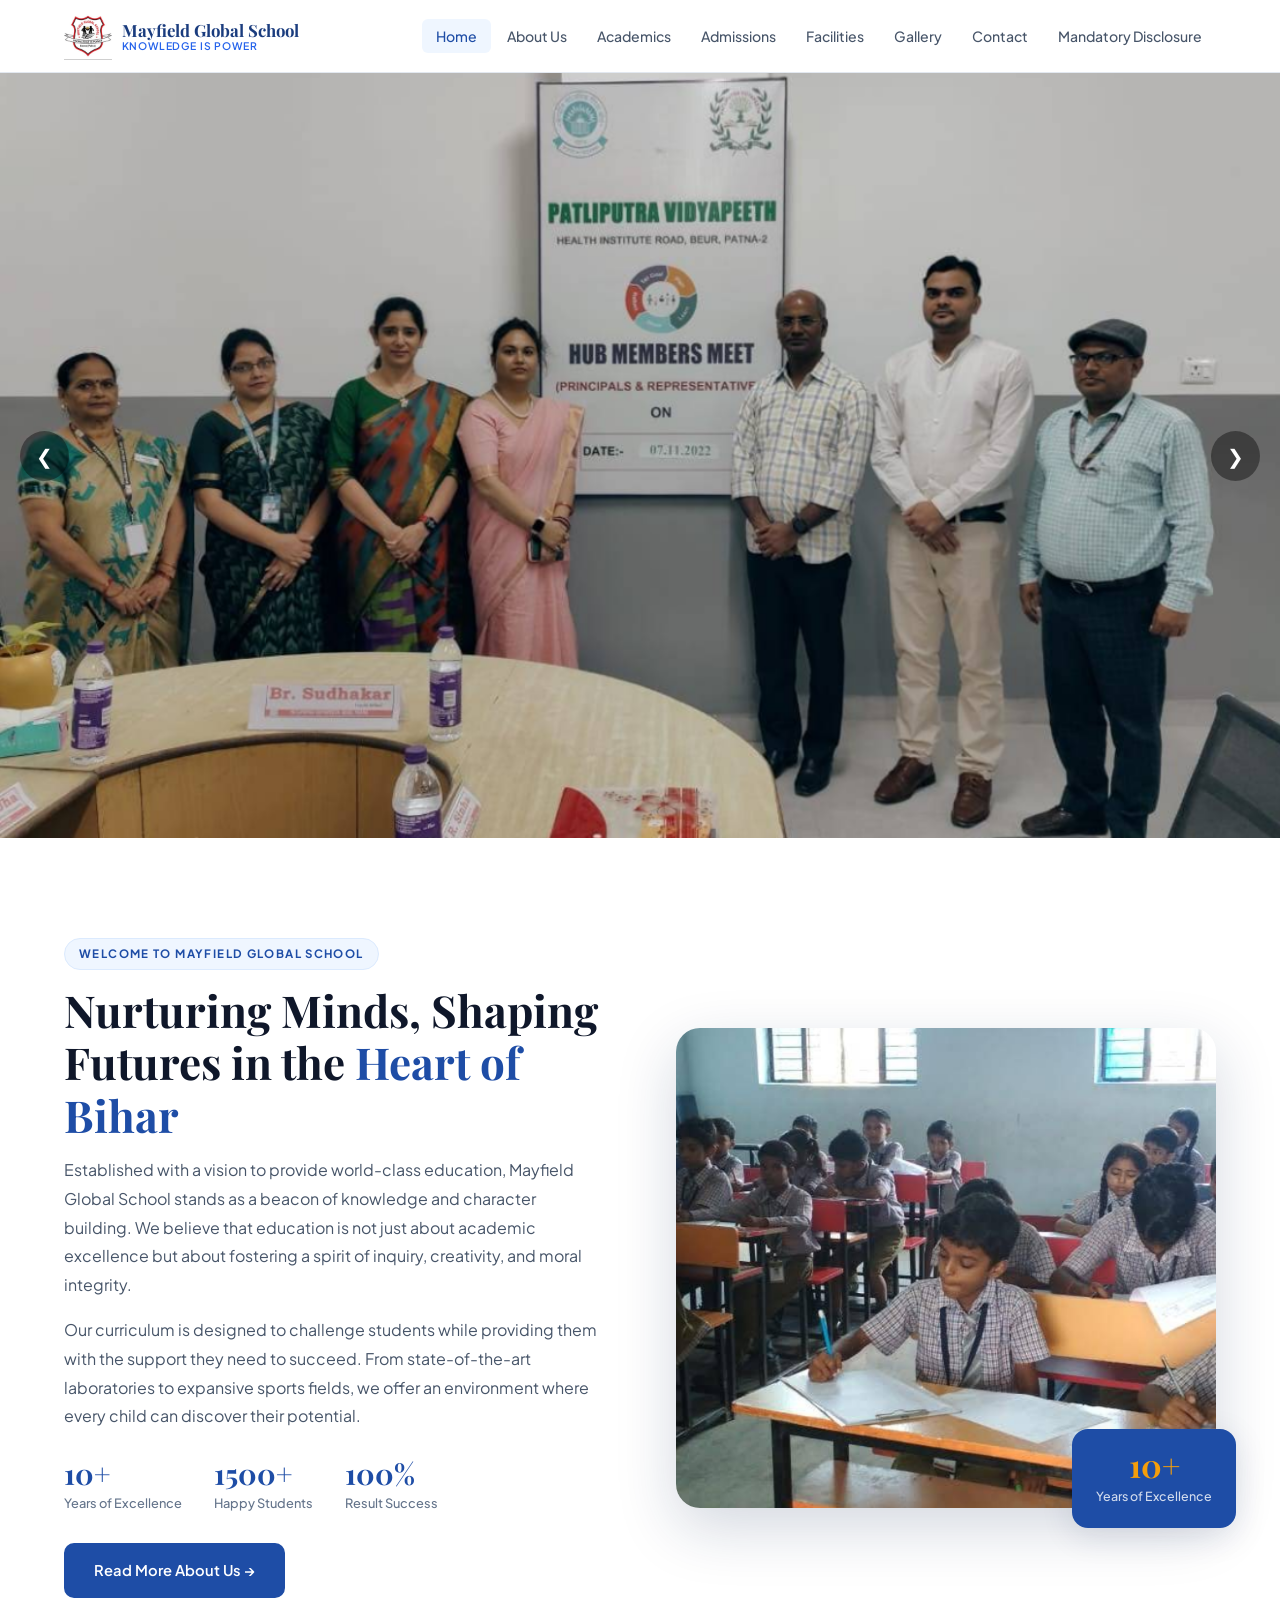
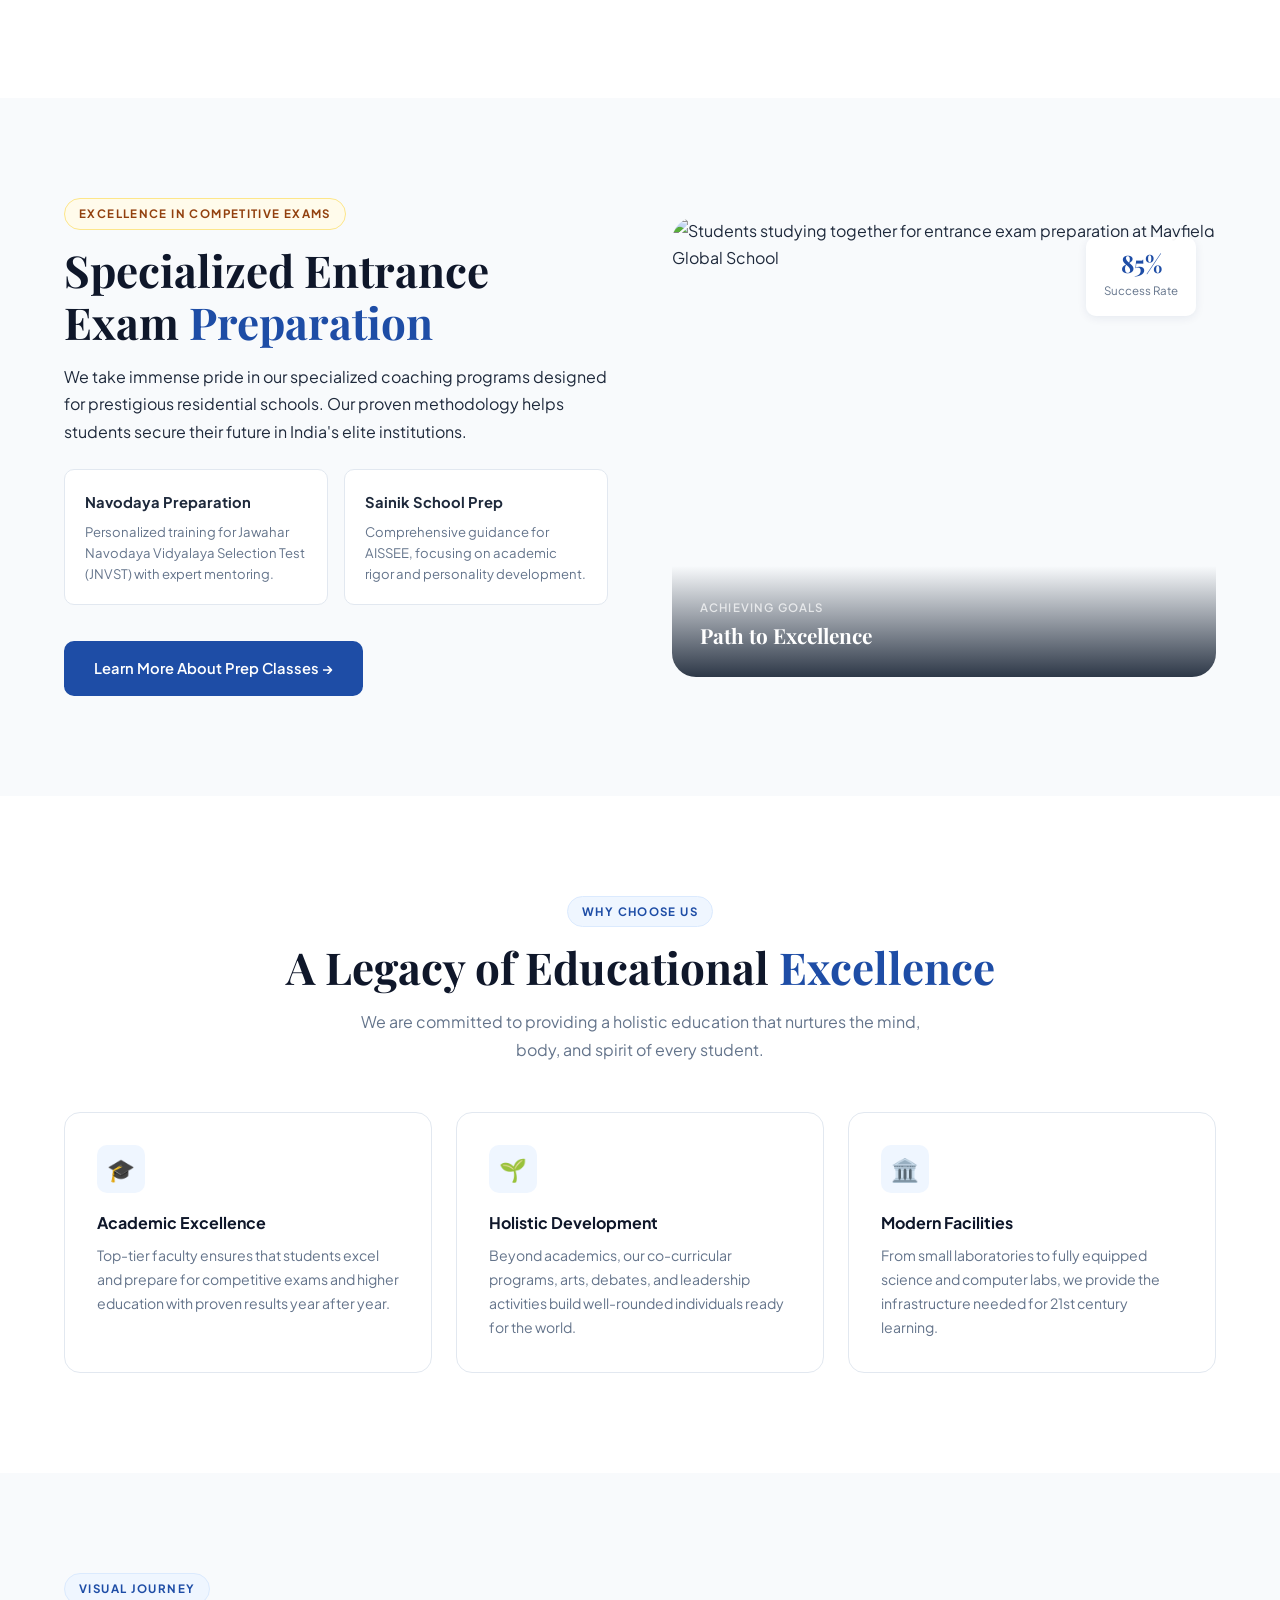
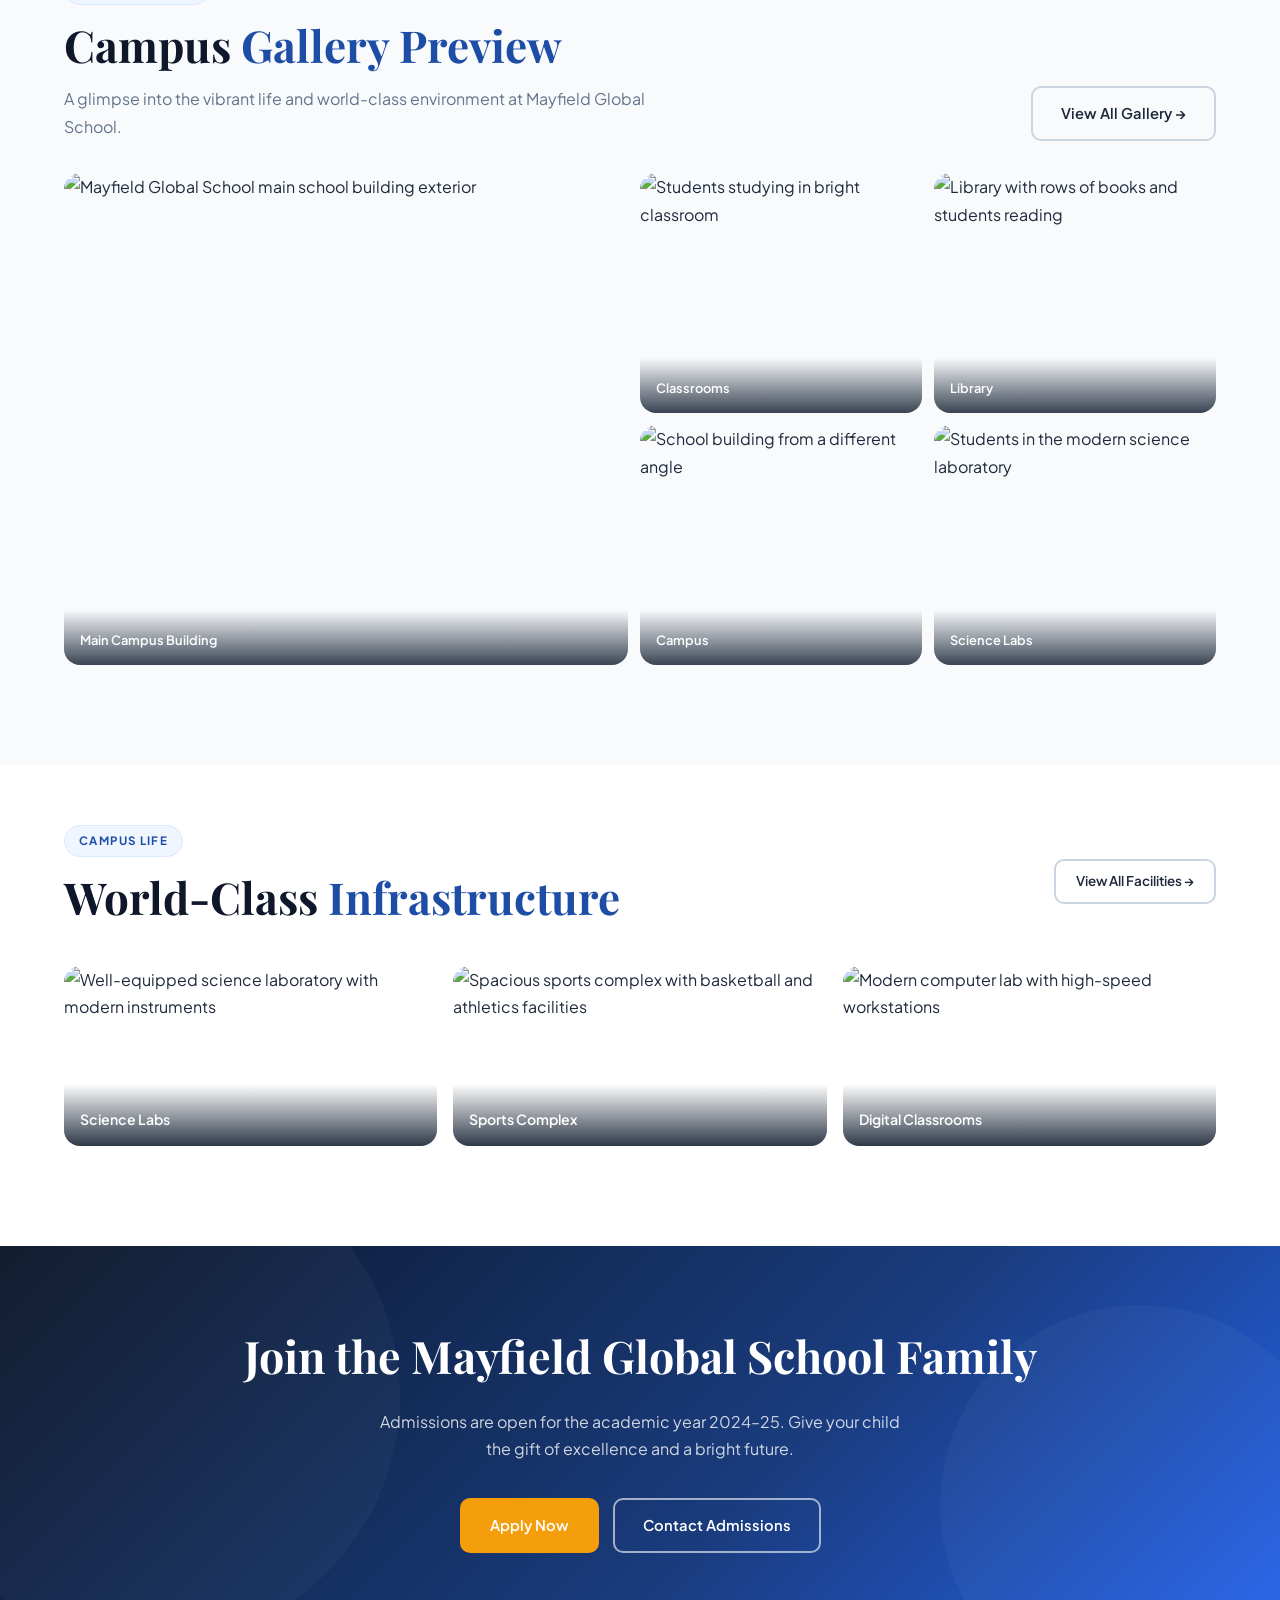
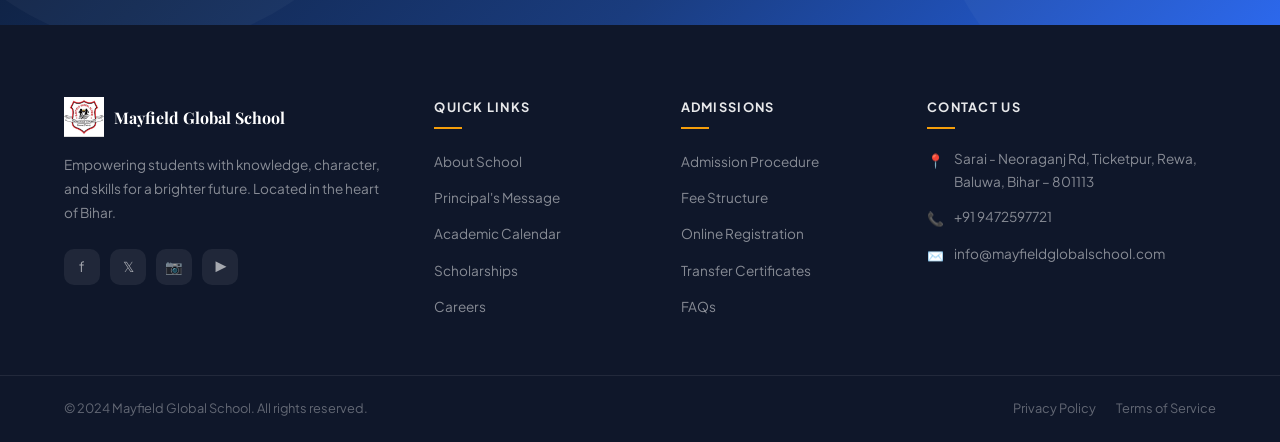
==== commit 6add3db9: "Add files via upload" ====
--- a/index.html
+++ b/index.html
@@ -35,6 +35,7 @@
         <li><a href="admissions.html" role="menuitem">Admissions</a></li>
         <li><a href="facilities.html" role="menuitem">Facilities</a></li>
         <li><a href="gallery.html"    role="menuitem">Gallery</a></li>
+        <li><a href="contact.html"    role="menuitem">Contact</a></li>
         <li><a href="Mandatory_Public_Disclosure.pdf"    role="menuitem">Mandatory Disclosure</a></li>
         
         
@@ -332,11 +333,11 @@
         <h4 class="footer-heading">Contact Us</h4>
         <div class="footer-contact-item">
           <span>📍</span>
-          <span>Rewa,Usri Bihta Main Road – 801503</span>
+          <span>Sarai - Neoraganj Rd, Ticketpur, Rewa, Baluwa, Bihar – 801113</span>
         </div>
         <div class="footer-contact-item">
           <span>📞</span>
-          <a href="tel:9304397872, 9097208544" style="color:inherit;">+91 93043 97872 / 90972 08544</a>
+          <a href="tel:+91 9472597721" style="color:inherit;">+91 9472597721</a>
         </div>
         <div class="footer-contact-item">
           <span>✉️</span>
